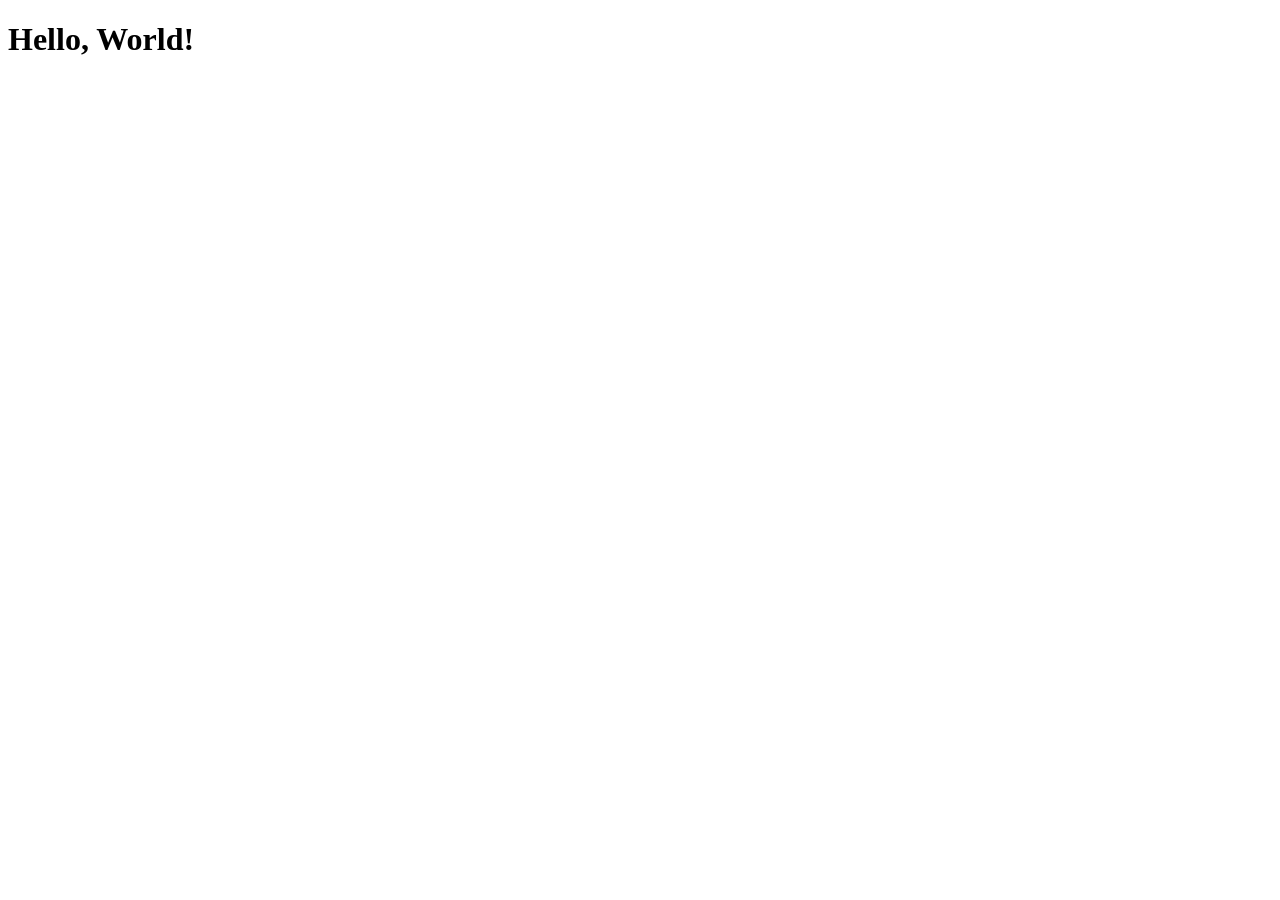
==== index.html @ e8ef3fb2 "aaa" ====
<!doctype html>
<html lang="en">
  <head>
    <meta charset="UTF-8" />
    <meta name="viewport" content="width=device-width, initial-scale=1.0" />
    <title>Document</title>
  </head>
  <body>
    <h1>Hello, World!</h1>
  </body>
</html>
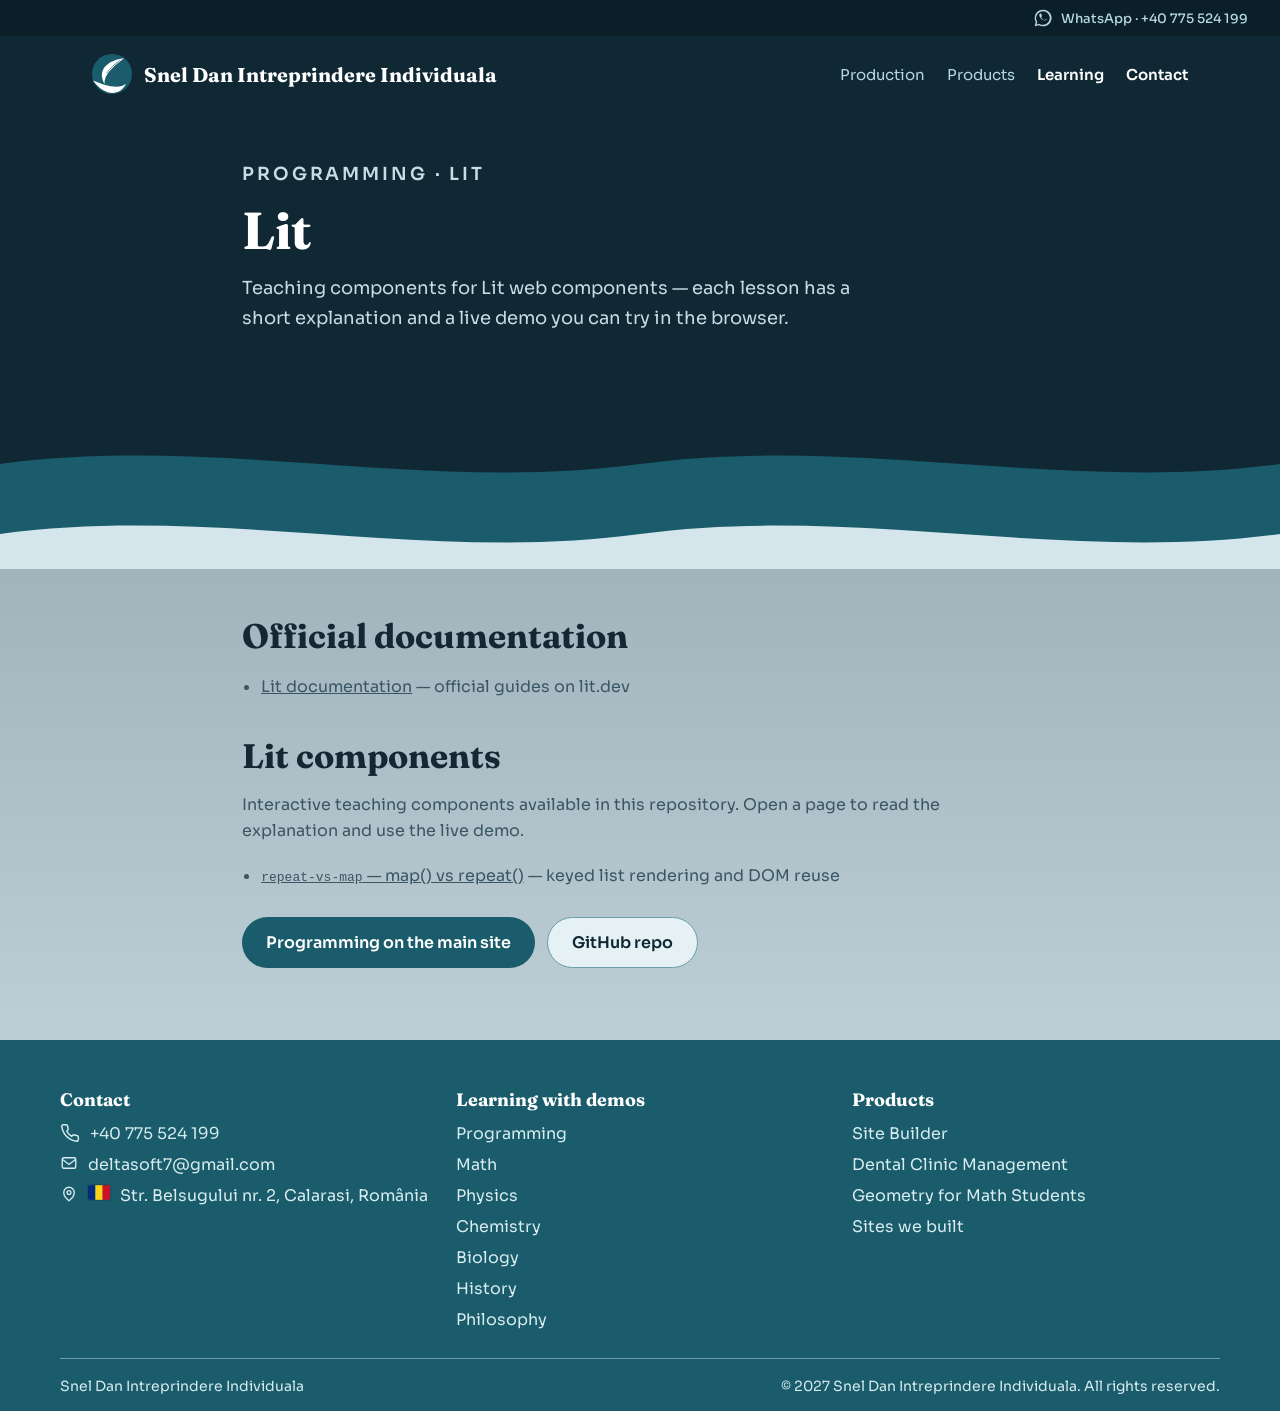
==== commit fa14dcb9: "aaa" ====
--- a/index.html
+++ b/index.html
@@ -2,10 +2,14 @@
 <html lang="en">
   <head>
     <meta charset="UTF-8" />
+    <meta http-equiv="refresh" content="0; url=./docs/" />
     <meta name="viewport" content="width=device-width, initial-scale=1.0" />
-    <title>Document</title>
+    <title>Lit teaching demos</title>
+    <link rel="canonical" href="./docs/" />
   </head>
   <body>
-    <h1>Hello, World!</h1>
+    <p>
+      <a href="./docs/">Open Lit docs</a>
+    </p>
   </body>
 </html>
